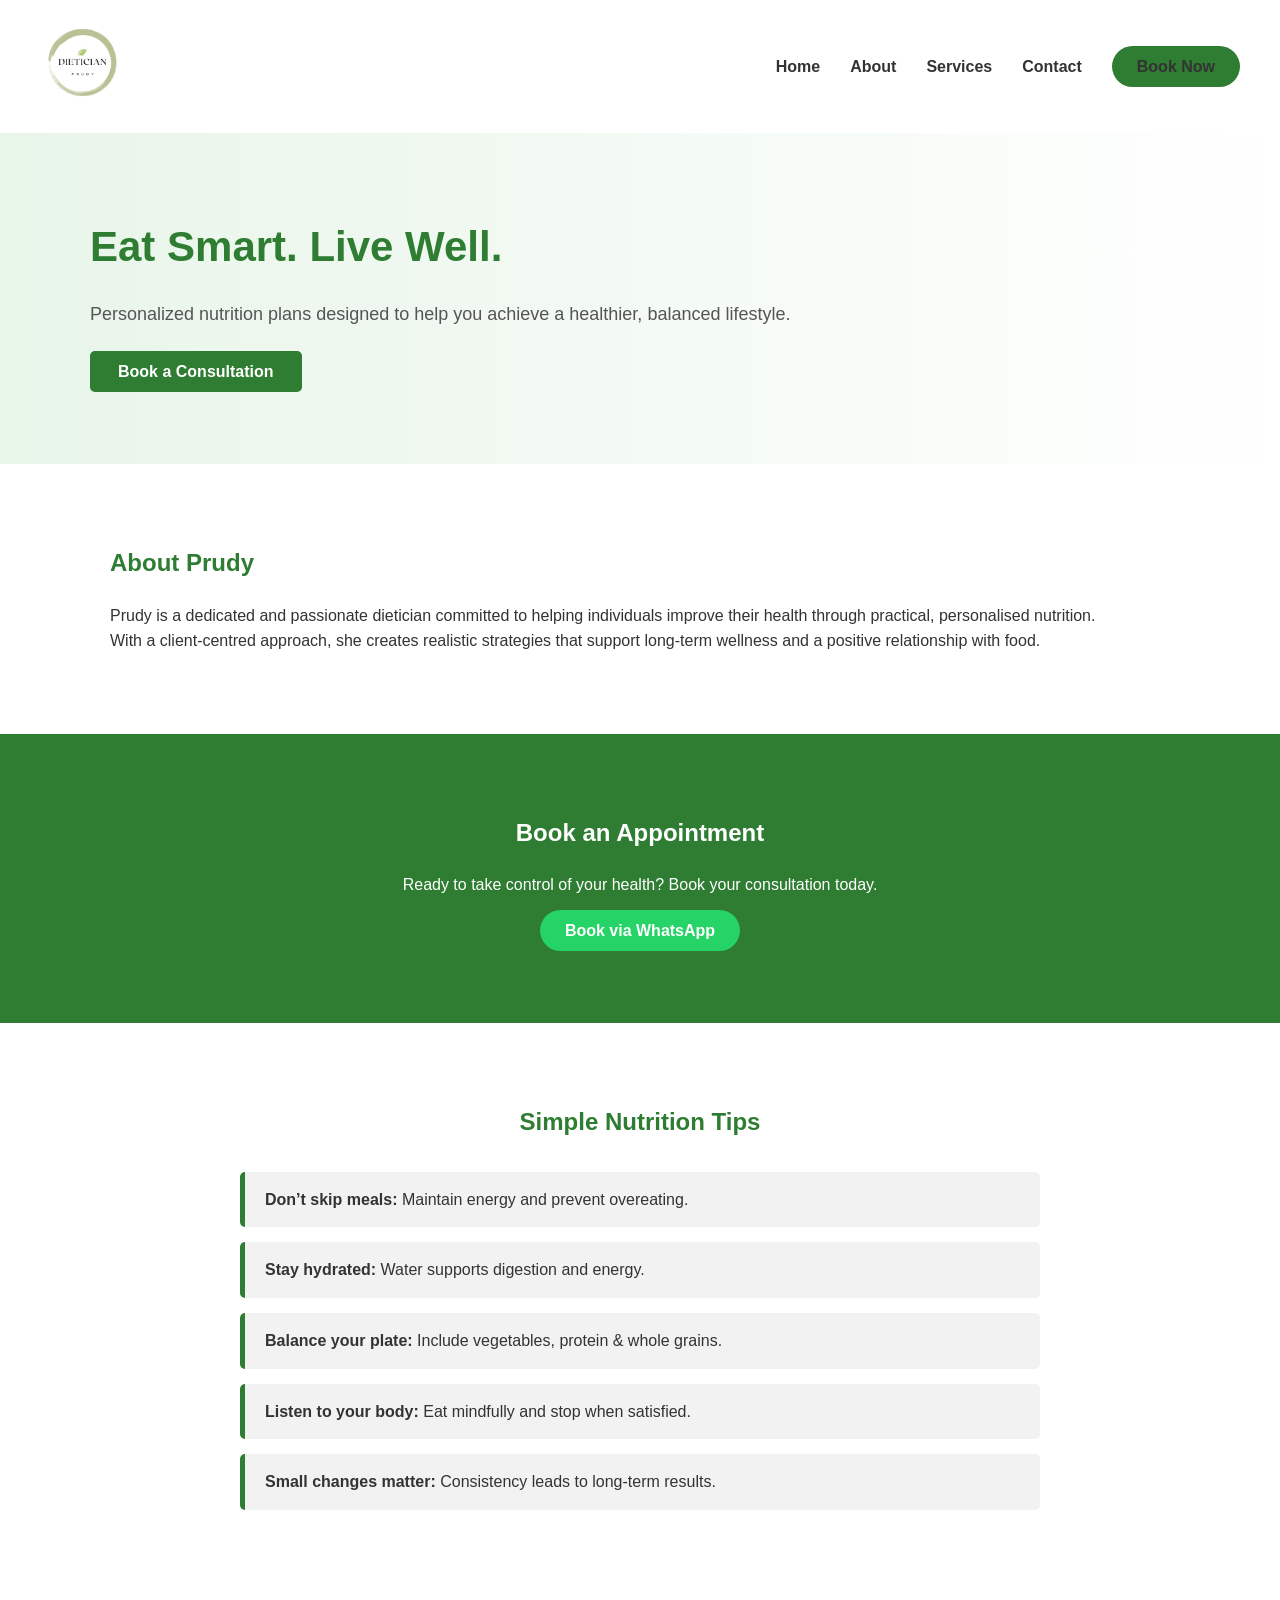
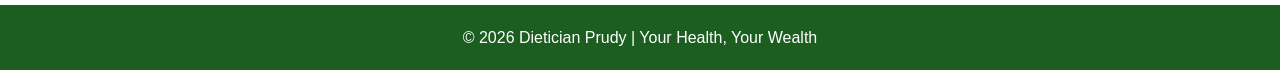
==== index.html @ fdfb9e83 "Update index.html" ====
<!DOCTYPE html>
<html lang="en">
<head>
    <meta charset="UTF-8">
    <meta name="viewport" content="width=device-width, initial-scale=1.0">
    <title>Dietician Prudy</title>
    <link rel="stylesheet" href="style.css">
</head>

<body>

<header>
    <nav>
        <div class="logo">
            <img src="images/logo.png.jpeg" alt="Dietician Prudy Logo">
        </div>

        <ul class="nav-links">
            <li><a href="index.html">Home</a></li>
            <li><a href="about.html">About</a></li>
            <li><a href="services.html">Services</a></li>
            <li><a href="contact.html">Contact</a></li>
            <li><a href="booking.html" class="btn nav-btn">Book Now</a></li>
        </ul>
    </nav>
</header>

<section class="hero">
    <div class="hero-content">
        <div class="hero-text">
            <h1>Eat Smart. Live Well.</h1>
            <p>
                Personalized nutrition plans designed to help you achieve 
                a healthier, balanced lifestyle.
            </p>
            <a href="#booking" class="hero-btn">Book a Consultation</a>
        </div>

</section>

<!-- ABOUT -->
<section class="about">
    <div class="container">
        <h2>About Prudy</h2>
        <p>
            Prudy is a dedicated and passionate dietician committed to helping individuals
            improve their health through practical, personalised nutrition.
        </p>
        <p>
            With a client-centred approach, she creates realistic strategies
            that support long-term wellness and a positive relationship with food.
        </p>
    </div>
</section>

<!-- APPOINTMENTS -->
<section class="appointments">
    <div class="container">
        <h2>Book an Appointment</h2>
        <p>
            Ready to take control of your health? Book your consultation today.
        </p>

        <a href="https://wa.me/27827335031"
           class="btn whatsapp-btn"
           target="_blank">
           Book via WhatsApp
        </a>
    </div>
</section>

<!-- NUTRITION TIPS -->
<section class="nutrition-tips">
    <div class="container">
        <h2>Simple Nutrition Tips</h2>

        <ul class="tips-list">
            <li><strong>Don’t skip meals:</strong> Maintain energy and prevent overeating.</li>
            <li><strong>Stay hydrated:</strong> Water supports digestion and energy.</li>
            <li><strong>Balance your plate:</strong> Include vegetables, protein & whole grains.</li>
            <li><strong>Listen to your body:</strong> Eat mindfully and stop when satisfied.</li>
            <li><strong>Small changes matter:</strong> Consistency leads to long-term results.</li>
        </ul>
    </div>
</section>

<footer>
    <p>© 2026 Dietician Prudy | Your Health, Your Wealth</p>
</footer>

</body>
</html>
---- style.css ----
/* RESET */
* {
    margin: 0;
    padding: 0;
    box-sizing: border-box;
}

/* BODY */
body {
    font-family: Arial, Helvetica, sans-serif;
    background-color: #fafafa;
    color: #333;
    line-height: 1.6;
}

/* CONTAINER */
.container {
    max-width: 1100px;
    margin: auto;
    padding: 0 20px;
}

/* HEADER */
header {
    background-color: white;
    box-shadow: 0 2px 10px rgba(0,0,0,0.05);
}

nav {
    display: flex;
    justify-content: space-between;
    align-items: center;
    padding: 20px 40px;
}

.logo img {
    height: 85px;
}

/* NAV LINKS */
.nav-links {
    list-style: none;
    display: flex;
    gap: 30px;
    align-items: center;
}

.nav-links a {
    text-decoration: none;
    color: #333;
    font-weight: 600;
}

.nav-links a:hover {
    color: #2e7d32;
}

/* BUTTONS */
.btn {
    padding: 12px 25px;
    border-radius: 30px;
    text-decoration: none;
    font-weight: bold;
    transition: 0.3s ease;
}

.nav-btn {
    background-color: #2e7d32;
    color: white;
}

.nav-btn:hover {
    background-color: #1b5e20;
}

.primary-btn {
    background-color: #2e7d32;
    color: white;
}

.primary-btn:hover {
    background-color: #1b5e20;
}

.whatsapp-btn {
    background-color: #25D366;
    color: white;
}

.whatsapp-btn:hover {
    background-color: #1ebe5d;
    transform: translateY(-3px);
}

/* HERO */
.hero {
    background: linear-gradient(to right, #e8f5e9, #ffffff);
    padding: 100px 40px;
}

.hero-content {
    display: flex;
    align-items: center;
    gap: 50px;
}

.hero-text {
    flex: 1;
}

.hero-text h1 {
    font-size: 3rem;
    color: #1b5e20;
    margin-bottom: 20px;
}

.hero-text p {
    margin-bottom: 25px;
    font-size: 1.1rem;
}

.hero-image {
    flex: 1;
}

.hero-image img {
    width: 100%;
    border-radius: 20px;
}



/* ABOUT */
.about {
    background-color: white;
    padding: 80px 40px;
}

.about h2 {
    margin-bottom: 20px;
    color: #2e7d32;
}

/* APPOINTMENTS */
.appointments {
    background-color: #2e7d32;
    color: white;
    padding: 80px 40px;
    text-align: center;
}

.appointments h2,
.appointments p {
    color: white;
    margin-bottom: 20px;
}

/* NUTRITION TIPS */
.nutrition-tips {
    background-color: white;
    padding: 80px 40px;
}

.nutrition-tips h2 {
    text-align: center;
    margin-bottom: 30px;
    color: #2e7d32;
}

.tips-list {
    list-style: none;
    max-width: 800px;
    margin: auto;
}

.tips-list li {
    background-color: #f2f2f2;
    padding: 15px 20px;
    margin-bottom: 15px;
    border-left: 5px solid #2e7d32;
    border-radius: 5px;
}

/* FOOTER */
footer {
    background-color: #1b5e20;
    color: white;
    text-align: center;
    padding: 20px;
}
/* HERO SECTION */
.hero {
    background-color: #f2f2f2;
    padding: 80px 20px;
}

.hero-content {
    max-width: 1100px;
    margin: auto;
    display: flex;
    align-items: center;
    justify-content: space-between;
    gap: 50px;
}

/* TEXT SIDE */
.hero-text {
    flex: 1;
}

.hero-text h1 {
    font-size: 42px;
    color: #2e7d32;
    margin-bottom: 20px;
}

.hero-text p {
    font-size: 18px;
    color: #555;
    margin-bottom: 30px;
    line-height: 1.6;
}

.hero-btn {
    background-color: #2e7d32;
    color: white;
    padding: 12px 28px;
    text-decoration: none;
    border-radius: 5px;
    font-weight: bold;
}

.hero-btn:hover {
    background-color: #256628;
}

/* IMAGE SIDE */
.hero-image {
    flex: 1;
    text-align: center;
}

.hero-image img {
    width: 85%;
    max-width: 400px;
}
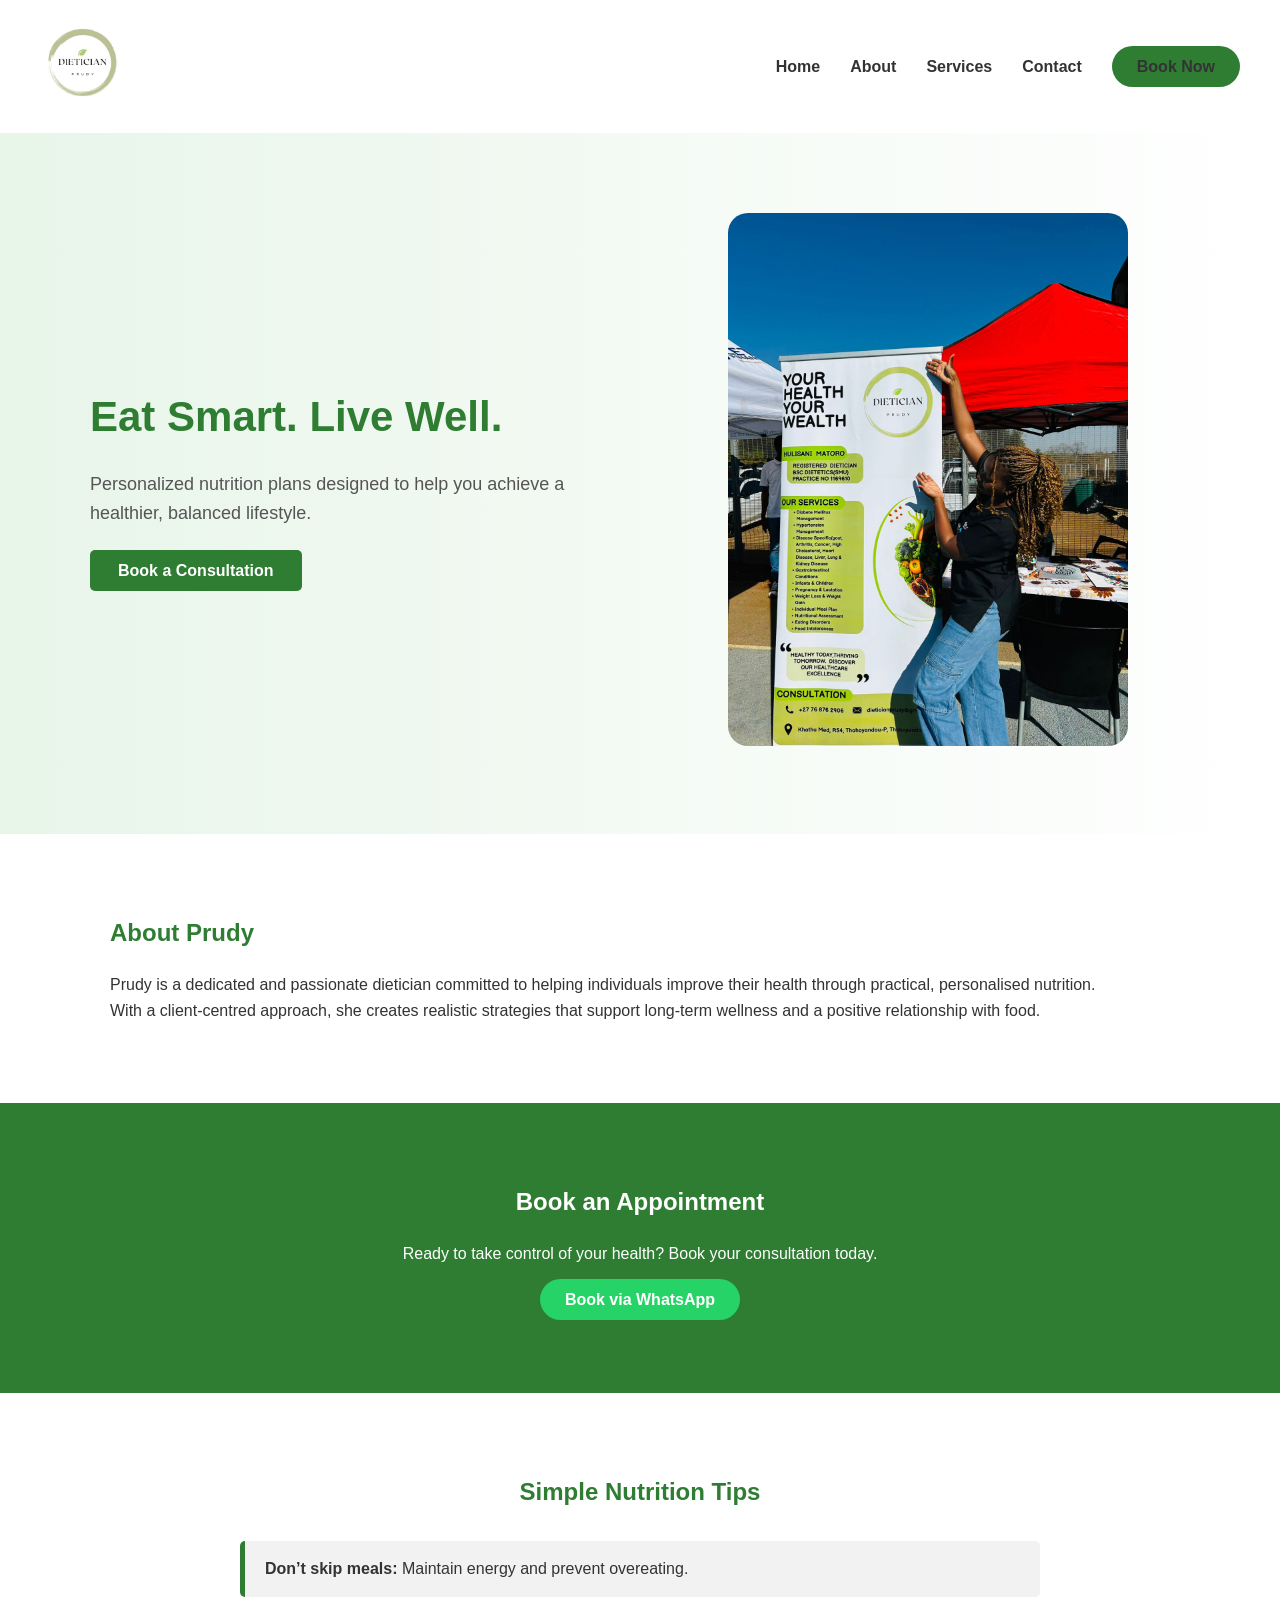
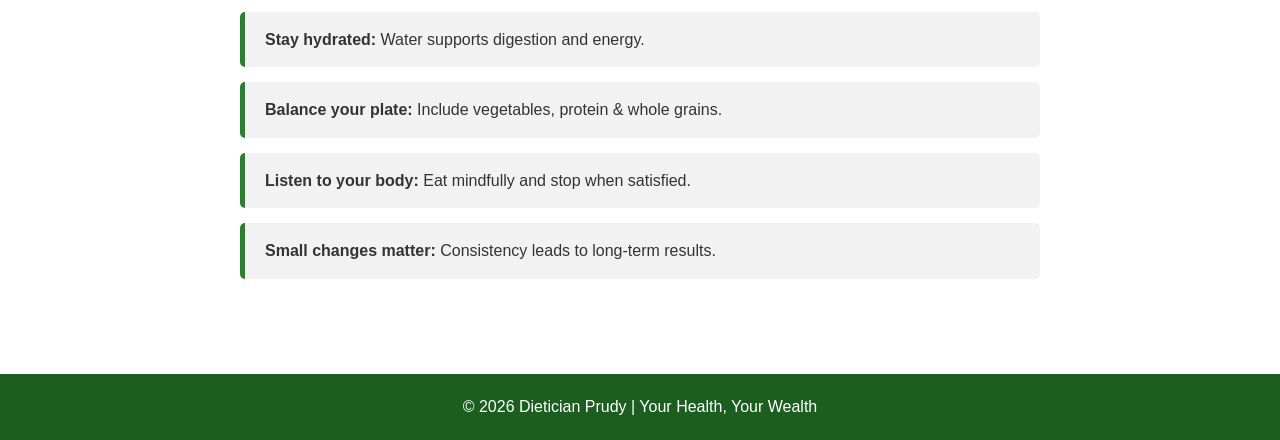
==== commit 22cb6e8d: "Update index.html" ====
--- a/index.html
+++ b/index.html
@@ -35,7 +35,10 @@
             </p>
             <a href="#booking" class="hero-btn">Book a Consultation</a>
         </div>
-
+<div class="hero-image">
+            <img src="images/burner.jpg.jpeg" alt="Dietician Prudy at health event">
+        </div>
+    </div>
 </section>
 
 <!-- ABOUT -->
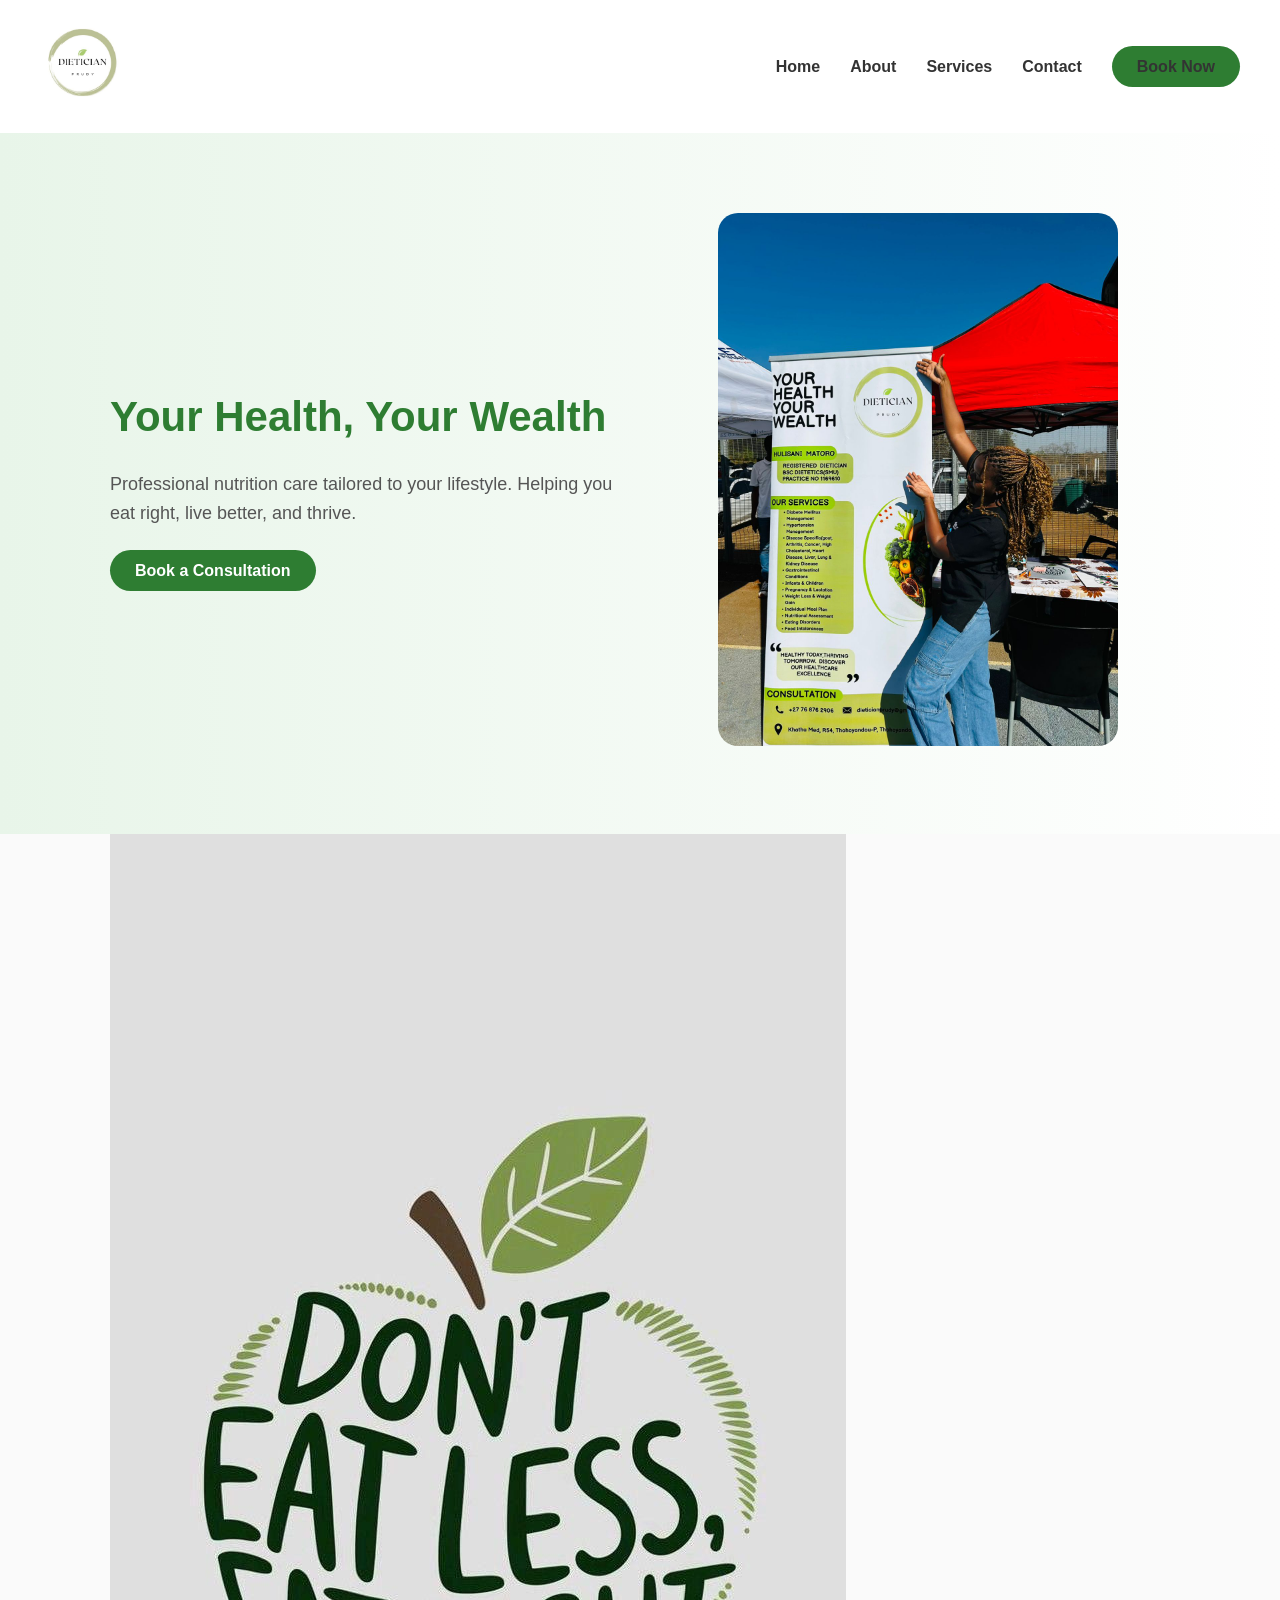
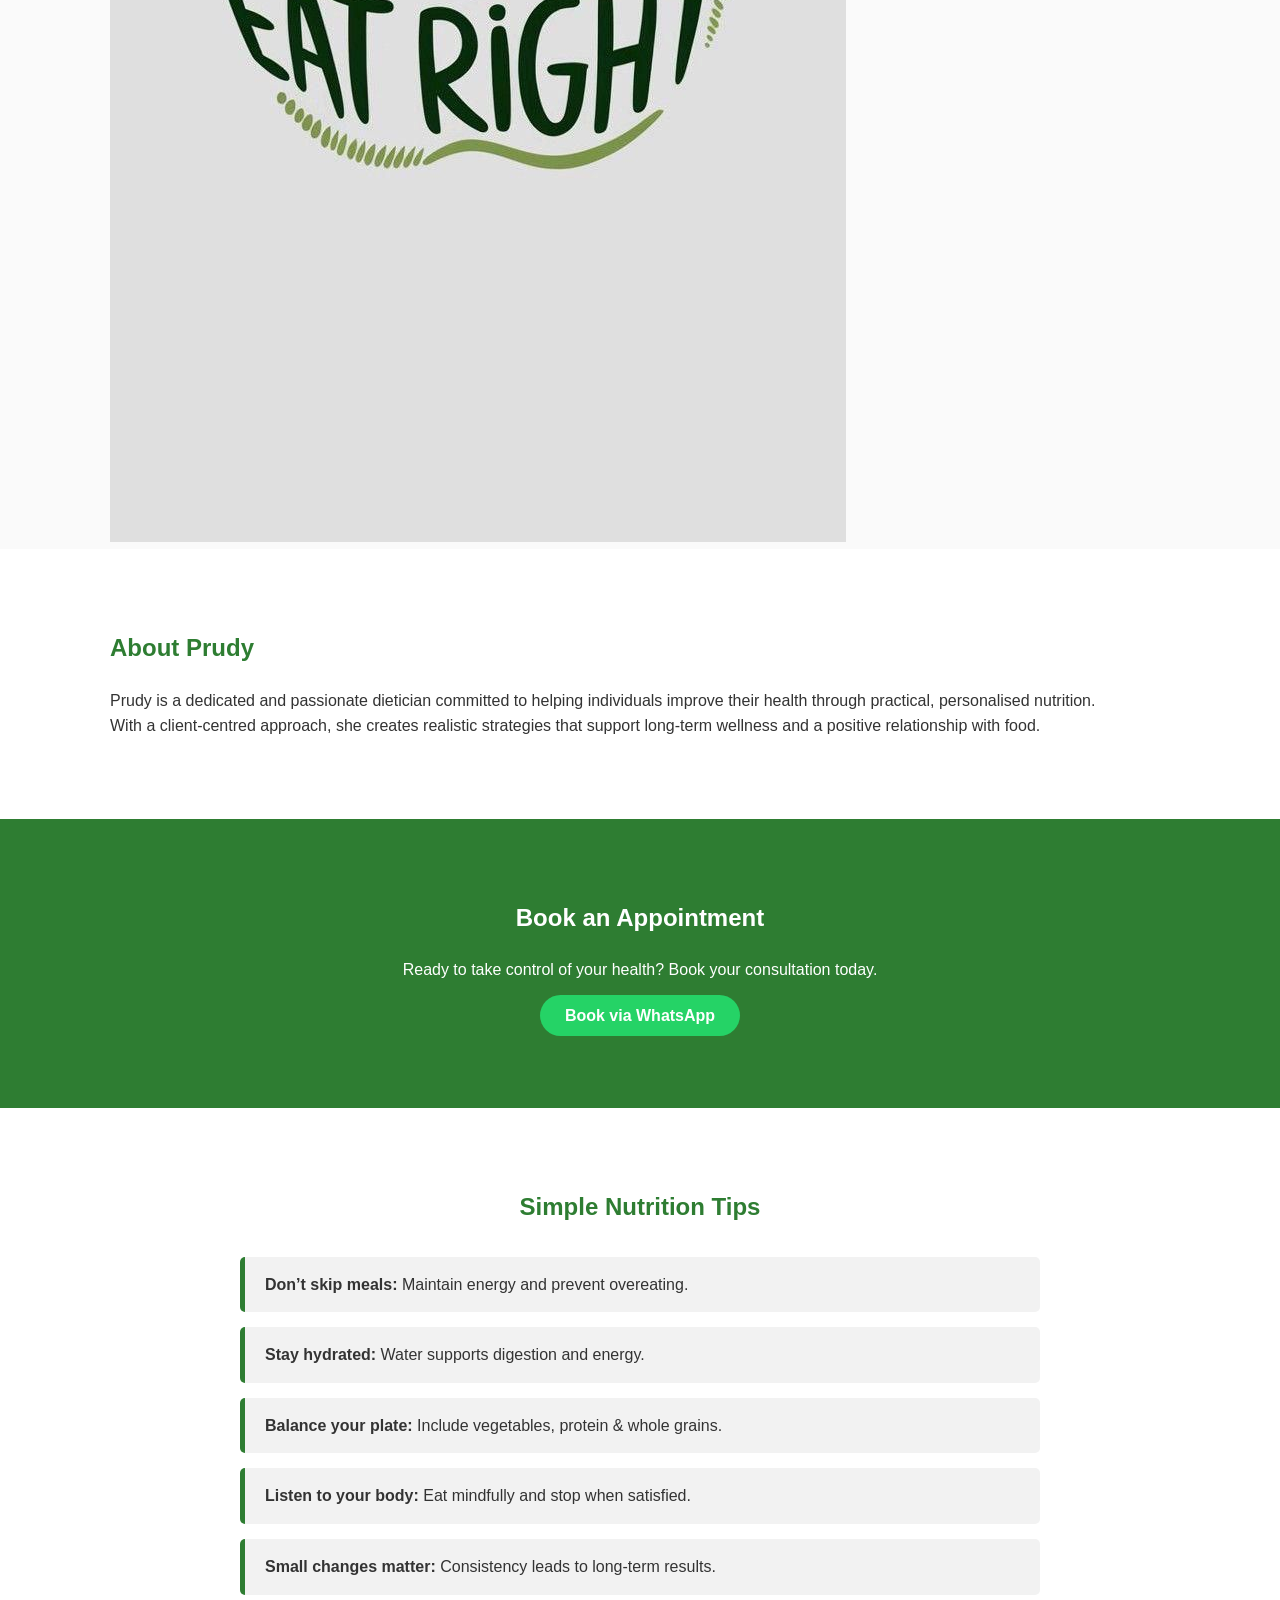
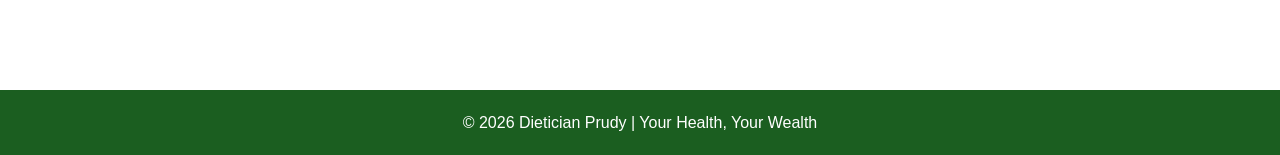
==== commit 5998408d: "Update index.html" ====
--- a/index.html
+++ b/index.html
@@ -25,22 +25,32 @@
     </nav>
 </header>
 
+<!-- HERO SECTION -->
 <section class="hero">
-    <div class="hero-content">
+    <div class="container hero-content">
         <div class="hero-text">
-            <h1>Eat Smart. Live Well.</h1>
+            <h1>Your Health, Your Wealth</h1>
             <p>
-                Personalized nutrition plans designed to help you achieve 
-                a healthier, balanced lifestyle.
+                Professional nutrition care tailored to your lifestyle.
+                Helping you eat right, live better, and thrive.
             </p>
-            <a href="#booking" class="hero-btn">Book a Consultation</a>
+            <a href="booking.html" class="btn primary-btn">
+                Book a Consultation
+            </a>
         </div>
-<div class="hero-image">
+
+        <div class="hero-image">
             <img src="images/burner.jpg.jpeg" alt="Dietician Prudy at health event">
         </div>
     </div>
 </section>
 
+<!-- SLOGAN -->
+<section class="slogan">
+    <div class="container">
+        <img src="images/slogan.jpg.jpeg" alt="Don't eat less, eat right">
+    </div>
+</section>
 <!-- ABOUT -->
 <section class="about">
     <div class="container">
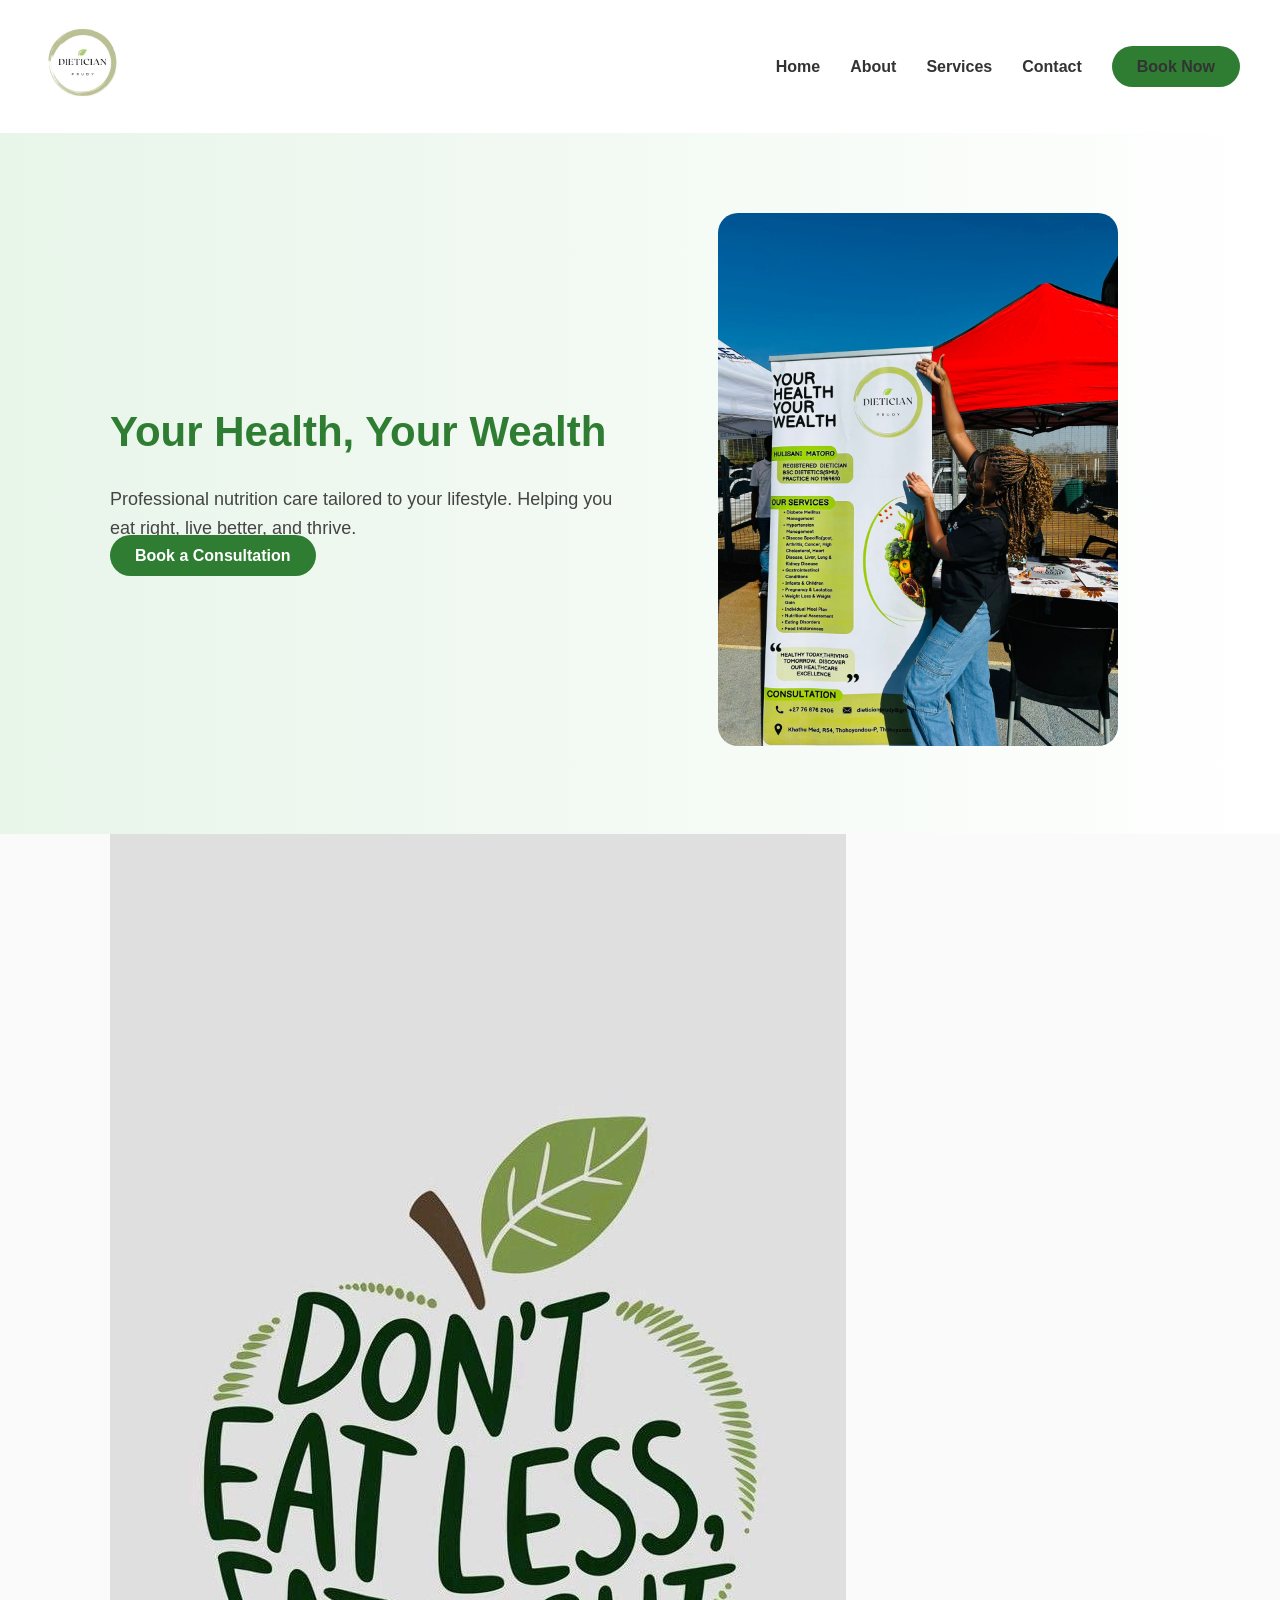
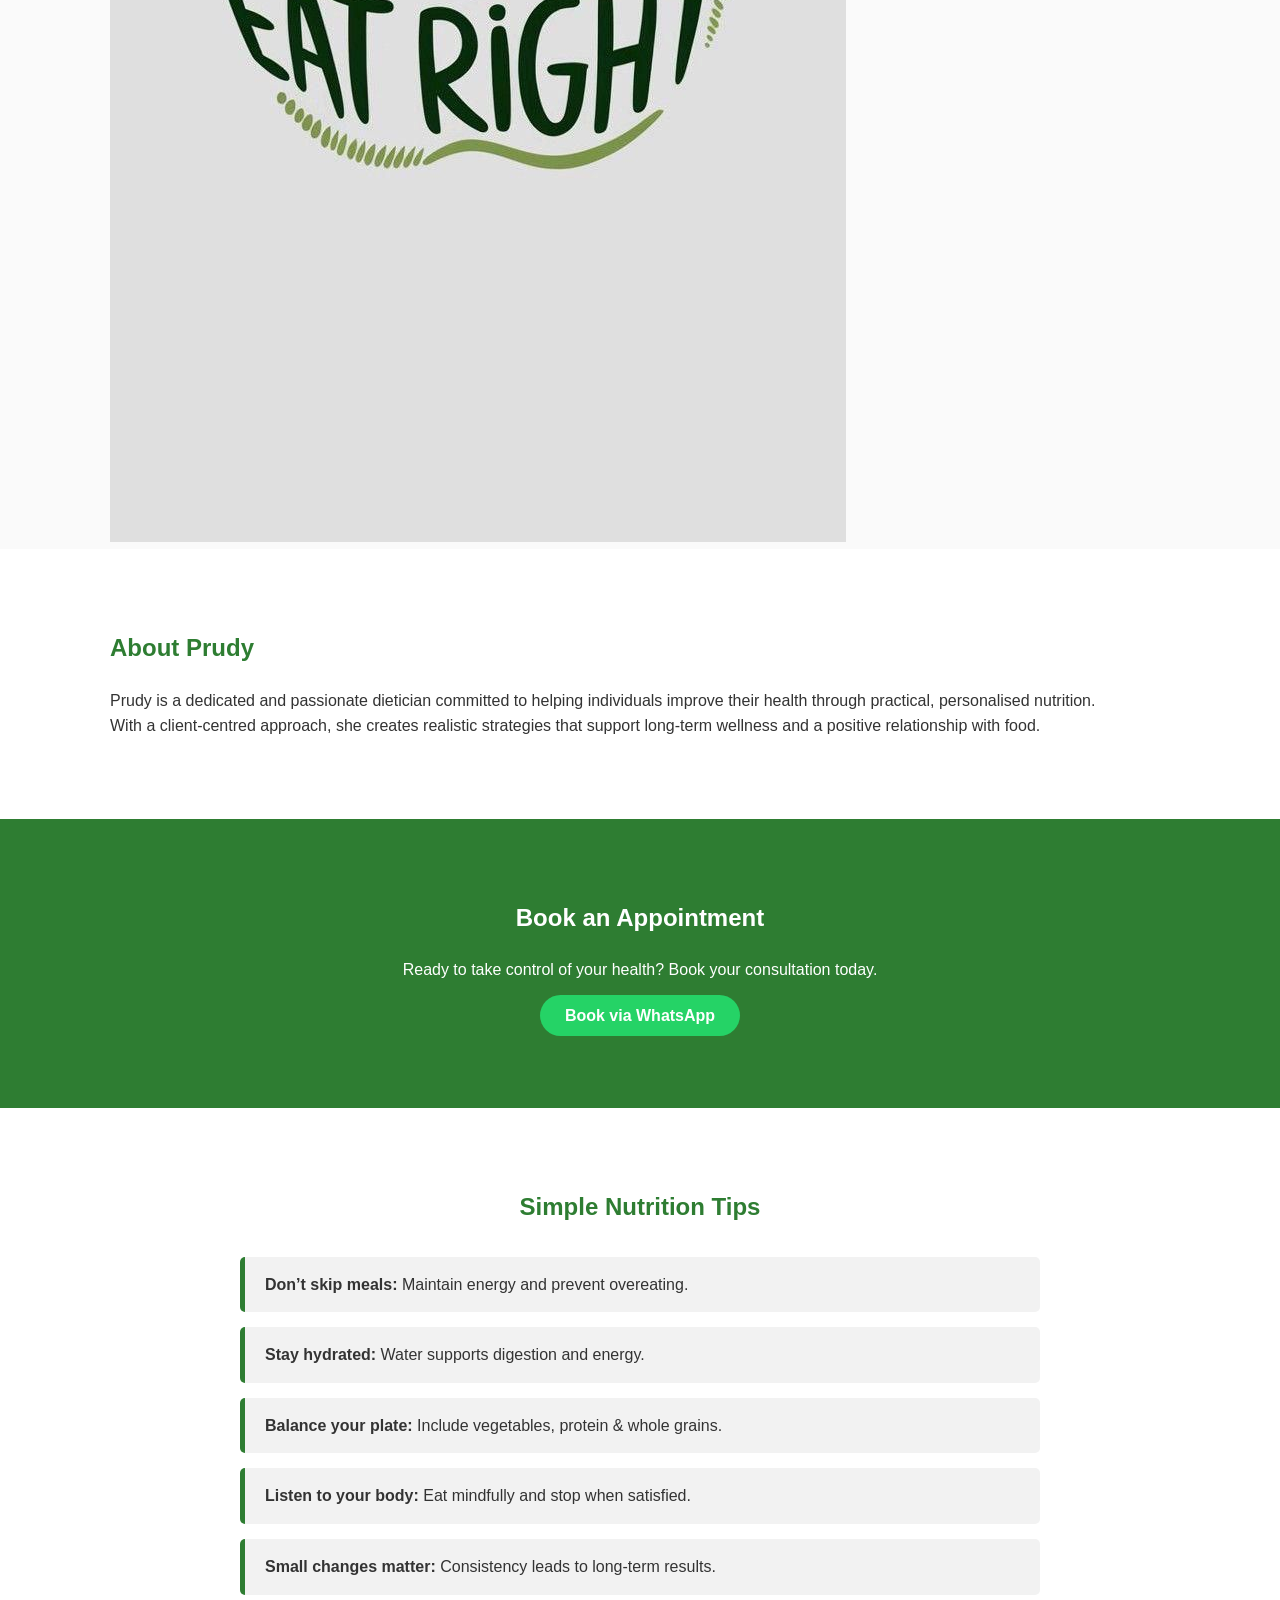
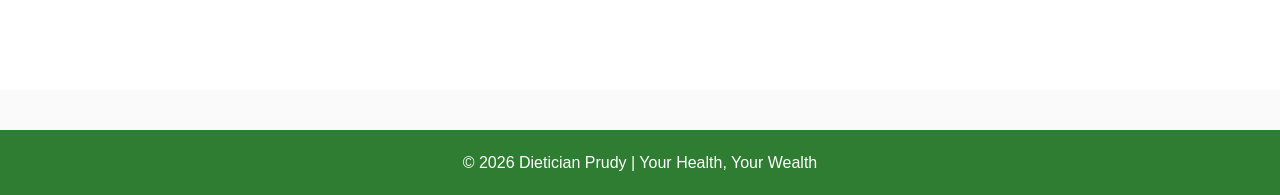
==== commit c67128c3: "Update index.html" ====
--- a/index.html
+++ b/index.html
@@ -17,7 +17,7 @@
 
         <ul class="nav-links">
             <li><a href="index.html">Home</a></li>
-            <li><a href="about.html">About</a></li>
+            <li><a href="About.html">About</a></li>
             <li><a href="services.html">Services</a></li>
             <li><a href="contact.html">Contact</a></li>
             <li><a href="booking.html" class="btn nav-btn">Book Now</a></li>
--- a/style.css
+++ b/style.css
@@ -244,4 +244,150 @@
     width: 85%;
     max-width: 400px;
 }
-
+/* RESET */
+* {
+    margin: 0;
+    padding: 0;
+    box-sizing: border-box;
+    font-family: Arial, sans-serif;
+}
+
+/* CONTAINER */
+.container {
+    max-width: 1100px;
+    margin: auto;
+    padding: 0 20px;
+}
+
+/* NAVBAR */
+.navbar {
+    background: white;
+    padding: 20px 0;
+    box-shadow: 0 2px 10px rgba(0,0,0,0.05);
+}
+
+.logo {
+    color: #2e7d32;
+}
+
+.navbar .container {
+    display: flex;
+    justify-content: space-between;
+    align-items: center;
+}
+
+nav ul {
+    list-style: none;
+    display: flex;
+    gap: 20px;
+}
+
+nav a {
+    text-decoration: none;
+    color: #333;
+    font-weight: bold;
+}
+
+nav a.active,
+nav a:hover {
+    color: #2e7d32;
+}
+
+/* ABOUT HERO */
+.about-hero {
+    background-image: url("images/slogan.jpg");
+    background-size: cover;
+    background-position: center;
+    height: 500px;
+    position: relative;
+}
+
+.overlay {
+    background: rgba(255, 255, 255, 0.9);
+    height: 100%;
+    display: flex;
+    justify-content: center;
+    align-items: center;
+    text-align: center;
+    padding: 20px;
+}
+
+.hero-content h2 {
+    font-size: 38px;
+    color: #2e7d32;
+    margin-bottom: 20px;
+}
+
+.hero-content p {
+    font-size: 18px;
+    color: #444;
+    max-width: 600px;
+    margin: auto;
+    line-height: 1.6;
+}
+
+/* DETAILS SECTION */
+.about-details {
+    padding: 80px 0;
+    background: #f9f9f9;
+    text-align: center;
+}
+
+.about-details h3 {
+    font-size: 30px;
+    color: #2e7d32;
+    margin-bottom: 50px;
+}
+
+.about-grid {
+    display: grid;
+    grid-template-columns: repeat(auto-fit, minmax(250px, 1fr));
+    gap: 30px;
+}
+
+.about-card {
+    background: white;
+    padding: 30px;
+    border-radius: 10px;
+    box-shadow: 0 5px 15px rgba(0,0,0,0.05);
+}
+
+.about-card h4 {
+    margin-bottom: 10px;
+    color: #2e7d32;
+}
+
+.about-card p {
+    color: #555;
+}
+
+/* MISSION SECTION */
+.about-mission {
+    padding: 80px 0;
+    text-align: center;
+}
+
+.about-mission h3 {
+    font-size: 28px;
+    color: #2e7d32;
+    margin-bottom: 20px;
+}
+
+.about-mission p {
+    max-width: 700px;
+    margin: auto;
+    font-size: 18px;
+    color: #444;
+    line-height: 1.6;
+}
+
+/* FOOTER */
+footer {
+    background: #2e7d32;
+    color: white;
+    text-align: center;
+    padding: 20px;
+    margin-top: 40px;
+}
+
+
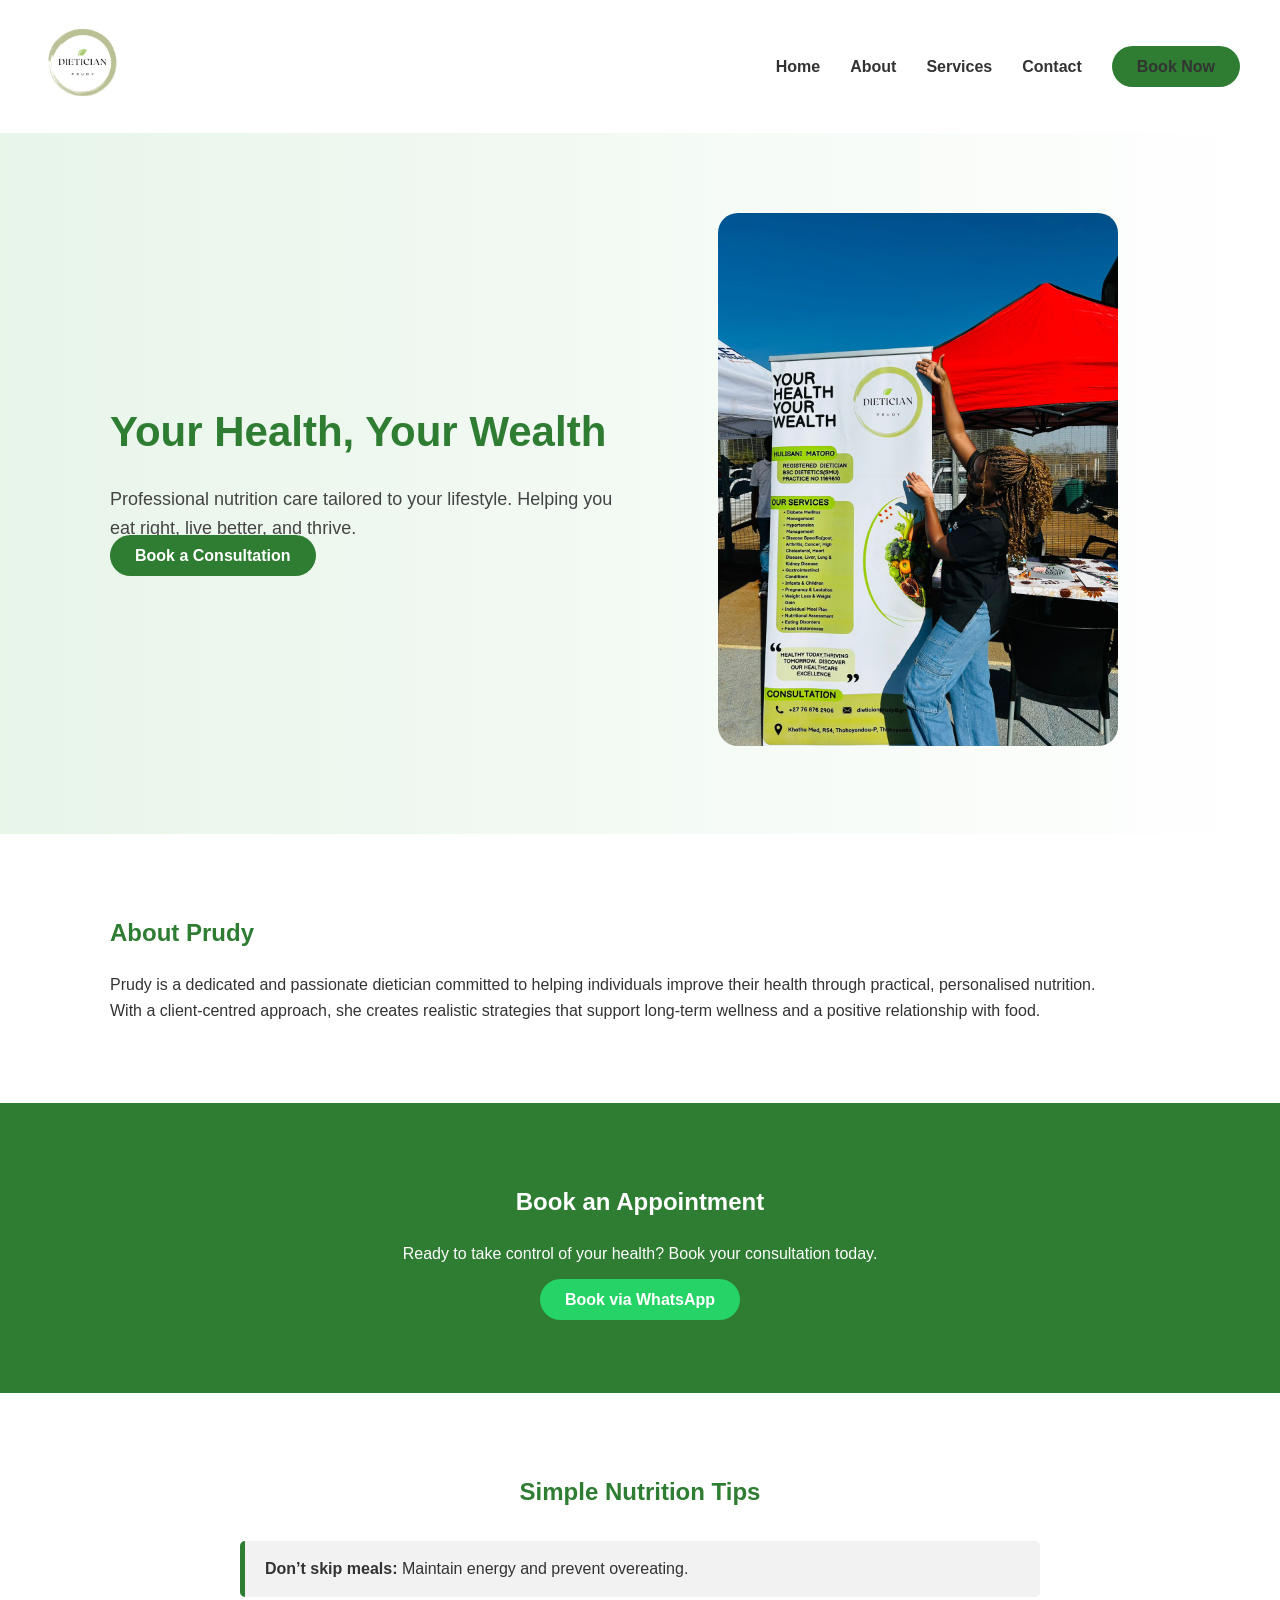
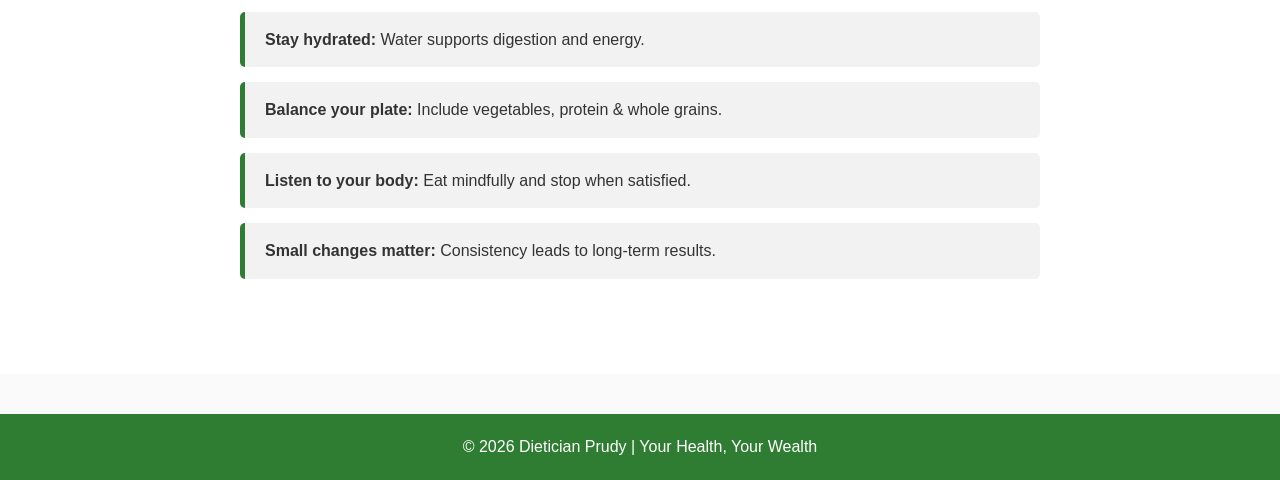
==== commit b5d8b61d: "Update index.html" ====
--- a/index.html
+++ b/index.html
@@ -45,12 +45,6 @@
     </div>
 </section>
 
-<!-- SLOGAN -->
-<section class="slogan">
-    <div class="container">
-        <img src="images/slogan.jpg.jpeg" alt="Don't eat less, eat right">
-    </div>
-</section>
 <!-- ABOUT -->
 <section class="about">
     <div class="container">
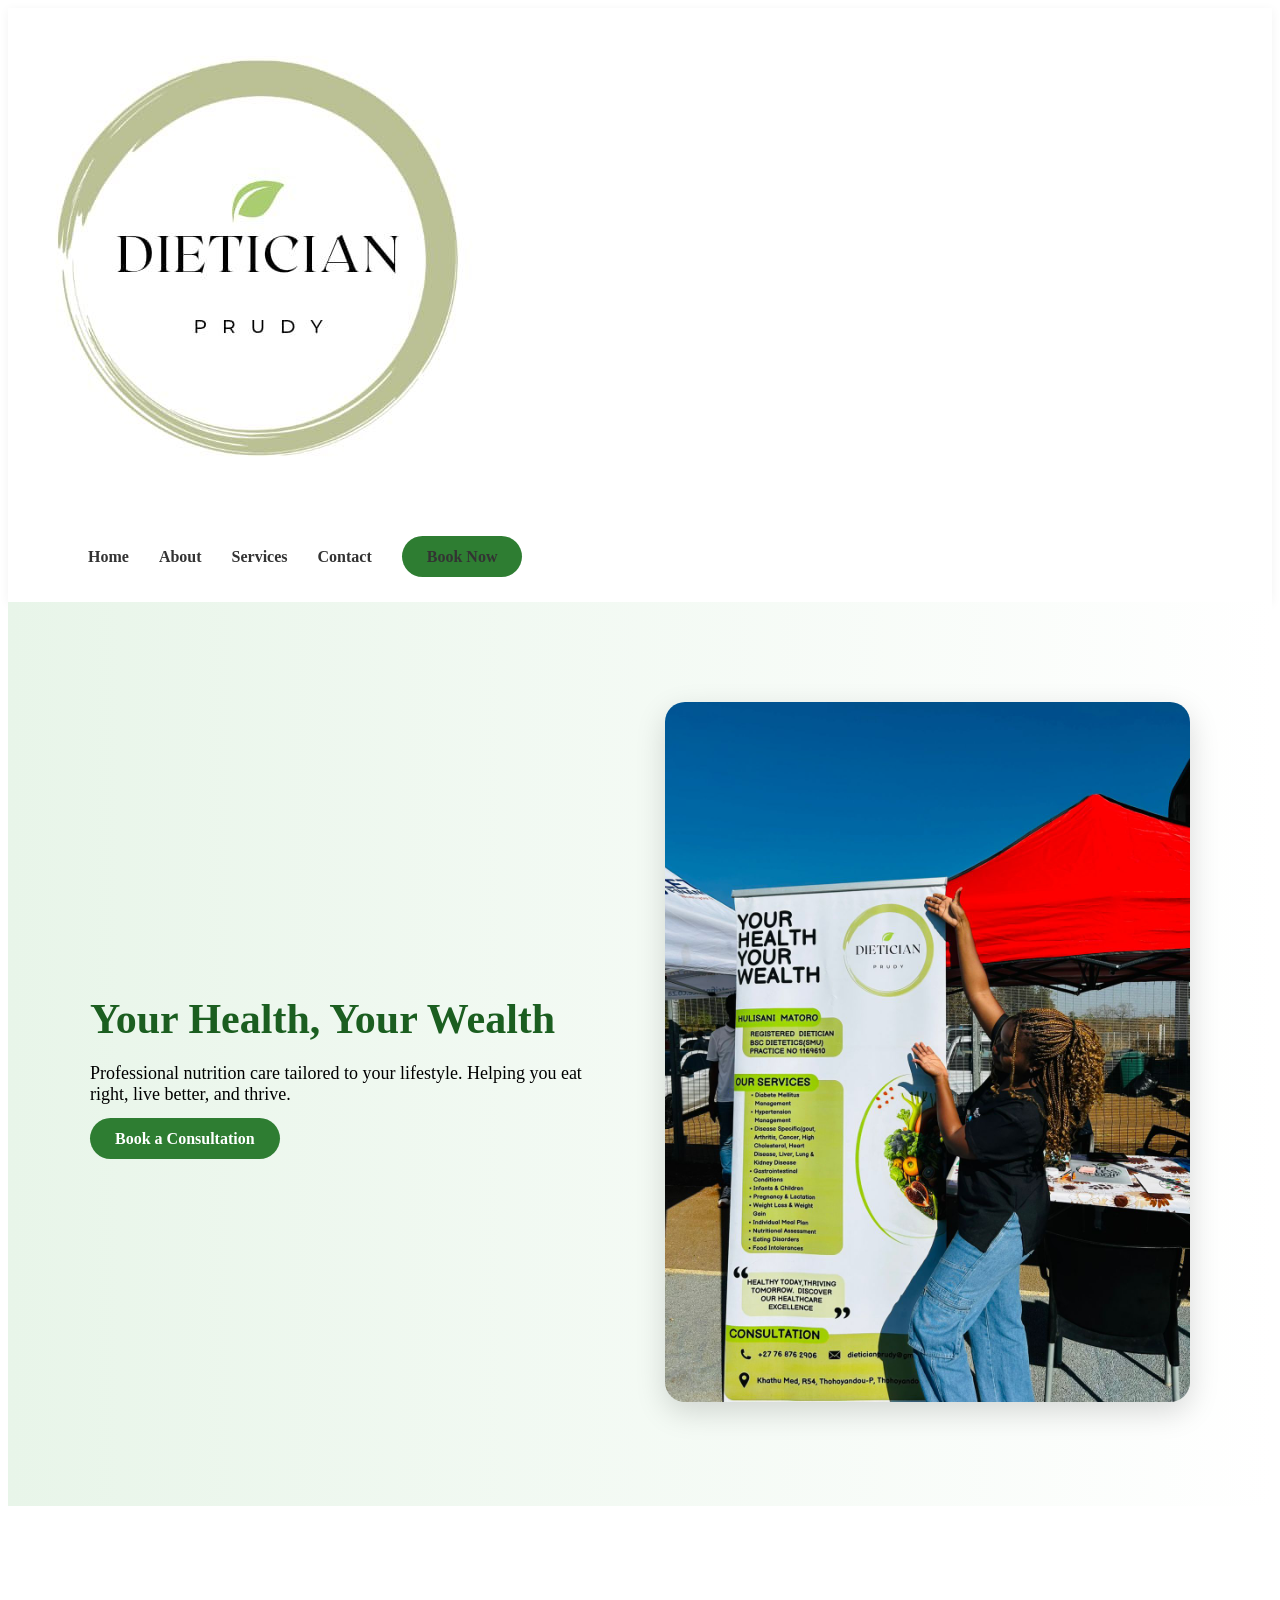
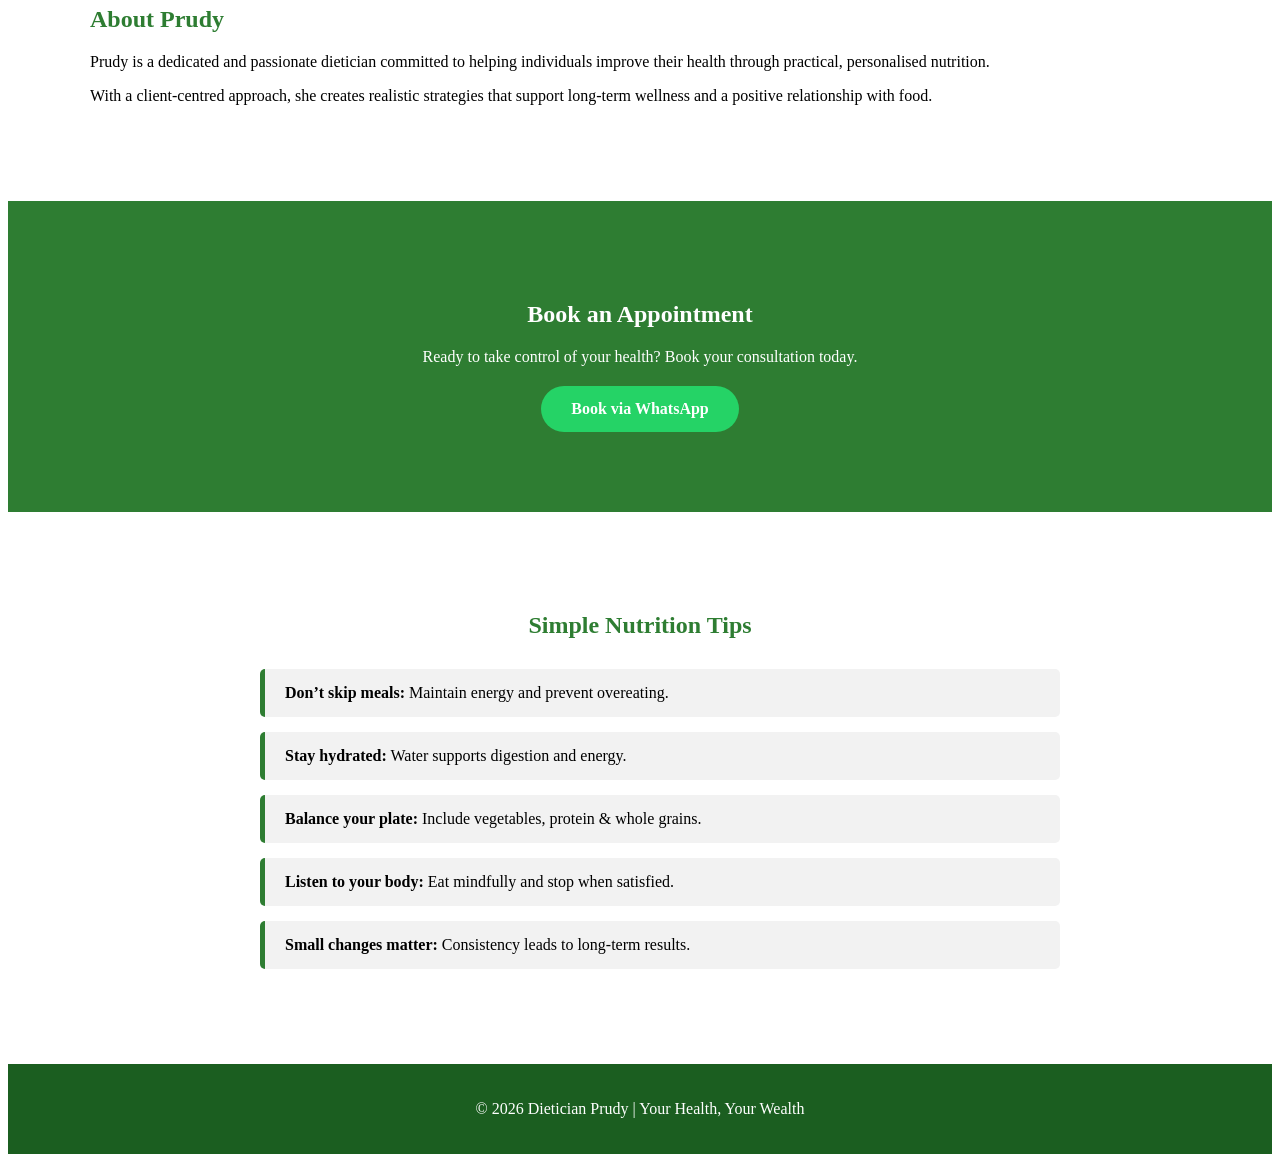
==== commit 419af315: "Update index.html" ====
--- a/index.html
+++ b/index.html
@@ -5,28 +5,33 @@
     <meta name="viewport" content="width=device-width, initial-scale=1.0">
     <title>Dietician Prudy</title>
     <link rel="stylesheet" href="style.css">
+    <link href="https://fonts.googleapis.com/css2?family=Poppins:wght@300;400;500;600;700&display=swap" rel="stylesheet">
 </head>
 
 <body>
 
-<header>
-    <nav>
-        <div class="logo">
-            <img src="images/logo.png.jpeg" alt="Dietician Prudy Logo">
-        </div>
+<header class="site-header">
 
-        <ul class="nav-links">
-            <li><a href="index.html">Home</a></li>
-            <li><a href="About.html">About</a></li>
-            <li><a href="services.html">Services</a></li>
-            <li><a href="contact.html">Contact</a></li>
-            <li><a href="booking.html" class="btn nav-btn">Book Now</a></li>
-        </ul>
-    </nav>
+<div class="logo-header">
+<img src="images/logo.png.jpeg" alt="Dietician Prudy Logo">
+</div>
+
+<nav>
+<ul class="nav-links">
+<li><a href="index.html">Home</a></li>
+<li><a href="about.html">About</a></li>
+<li><a href="services.html">Services</a></li>
+<li><a href="contact.html">Contact</a></li>
+<li><a href="contact.html" class="btn nav-btn">Book Now</a></li>
+</ul>
+</nav>
+
 </header>
+
 
 <!-- HERO SECTION -->
 <section class="hero">
+    <section class="divider"></section>
     <div class="container hero-content">
         <div class="hero-text">
             <h1>Your Health, Your Wealth</h1>
--- a/style.css
+++ b/style.css
@@ -1,11 +1,9 @@
-/* RESET */
-* {
+
     margin: 0;
     padding: 0;
     box-sizing: border-box;
 }
 
-/* BODY */
 body {
     font-family: Arial, Helvetica, sans-serif;
     background-color: #fafafa;
@@ -13,16 +11,20 @@
     line-height: 1.6;
 }
 
+/* ============================= */
 /* CONTAINER */
+/* ============================= */
 .container {
     max-width: 1100px;
     margin: auto;
     padding: 0 20px;
 }
 
-/* HEADER */
+/* ============================= */
+/* HEADER & NAVIGATION */
+/* ============================= */
 header {
-    background-color: white;
+    background: white;
     box-shadow: 0 2px 10px rgba(0,0,0,0.05);
 }
 
@@ -37,7 +39,6 @@
     height: 85px;
 }
 
-/* NAV LINKS */
 .nav-links {
     list-style: none;
     display: flex;
@@ -49,13 +50,17 @@
     text-decoration: none;
     color: #333;
     font-weight: 600;
-}
-
-.nav-links a:hover {
-    color: #2e7d32;
-}
-
+    transition: 0.3s ease;
+}
+
+.nav-links a:hover,
+.nav-links .active {
+    color: #2e7d32;
+}
+
+/* ============================= */
 /* BUTTONS */
+/* ============================= */
 .btn {
     padding: 12px 25px;
     border-radius: 30px;
@@ -92,7 +97,9 @@
     transform: translateY(-3px);
 }
 
-/* HERO */
+/* ============================= */
+/* HOME HERO SECTION */
+/* ============================= */
 .hero {
     background: linear-gradient(to right, #e8f5e9, #ffffff);
     padding: 100px 40px;
@@ -109,14 +116,14 @@
 }
 
 .hero-text h1 {
-    font-size: 3rem;
+    font-size: 42px;
     color: #1b5e20;
     margin-bottom: 20px;
 }
 
 .hero-text p {
     margin-bottom: 25px;
-    font-size: 1.1rem;
+    font-size: 18px;
 }
 
 .hero-image {
@@ -127,10 +134,16 @@
     width: 100%;
     border-radius: 20px;
 }
-
-
-
-/* ABOUT */
+.hero-image img{
+    width:100%;
+    border-radius:20px;
+    box-shadow:0 10px 30px rgba(0,0,0,0.15);
+}
+
+
+/* ============================= */
+/* ABOUT PREVIEW (HOME PAGE) */
+/* ============================= */
 .about {
     background-color: white;
     padding: 80px 40px;
@@ -141,7 +154,9 @@
     color: #2e7d32;
 }
 
-/* APPOINTMENTS */
+/* ============================= */
+/* APPOINTMENTS SECTION */
+/* ============================= */
 .appointments {
     background-color: #2e7d32;
     color: white;
@@ -151,11 +166,12 @@
 
 .appointments h2,
 .appointments p {
-    color: white;
-    margin-bottom: 20px;
-}
-
+    margin-bottom: 20px;
+}
+
+/* ============================= */
 /* NUTRITION TIPS */
+/* ============================= */
 .nutrition-tips {
     background-color: white;
     padding: 80px 40px;
@@ -181,162 +197,66 @@
     border-radius: 5px;
 }
 
-/* FOOTER */
-footer {
-    background-color: #1b5e20;
-    color: white;
-    text-align: center;
-    padding: 20px;
-}
-/* HERO SECTION */
-.hero {
-    background-color: #f2f2f2;
-    padding: 80px 20px;
-}
-
-.hero-content {
-    max-width: 1100px;
-    margin: auto;
-    display: flex;
-    align-items: center;
-    justify-content: space-between;
-    gap: 50px;
-}
-
-/* TEXT SIDE */
-.hero-text {
-    flex: 1;
-}
-
-.hero-text h1 {
-    font-size: 42px;
-    color: #2e7d32;
-    margin-bottom: 20px;
-}
-
-.hero-text p {
-    font-size: 18px;
-    color: #555;
-    margin-bottom: 30px;
-    line-height: 1.6;
-}
-
-.hero-btn {
-    background-color: #2e7d32;
-    color: white;
-    padding: 12px 28px;
-    text-decoration: none;
-    border-radius: 5px;
-    font-weight: bold;
-}
-
-.hero-btn:hover {
-    background-color: #256628;
-}
-
-/* IMAGE SIDE */
-.hero-image {
-    flex: 1;
-    text-align: center;
-}
-
-.hero-image img {
-    width: 85%;
-    max-width: 400px;
-}
-/* RESET */
-* {
-    margin: 0;
-    padding: 0;
-    box-sizing: border-box;
-    font-family: Arial, sans-serif;
-}
-
-/* CONTAINER */
-.container {
-    max-width: 1100px;
-    margin: auto;
-    padding: 0 20px;
-}
-
-/* NAVBAR */
-.navbar {
-    background: white;
-    padding: 20px 0;
-    box-shadow: 0 2px 10px rgba(0,0,0,0.05);
-}
-
-.logo {
-    color: #2e7d32;
-}
-
-.navbar .container {
-    display: flex;
-    justify-content: space-between;
-    align-items: center;
-}
-
-nav ul {
-    list-style: none;
-    display: flex;
-    gap: 20px;
-}
-
-nav a {
-    text-decoration: none;
-    color: #333;
-    font-weight: bold;
-}
-
-nav a.active,
-nav a:hover {
-    color: #2e7d32;
-}
-
-/* ABOUT HERO */
+/* ============================= */
+/* ABOUT PAGE HERO */
+/* ============================= */
+
 .about-hero {
-    background-image: url("images/slogan.jpg");
+    position: relative;
+    background-image: url("images/slogan.jpg.jpeg");
     background-size: cover;
     background-position: center;
-    height: 500px;
-    position: relative;
-}
-
-.overlay {
-    background: rgba(255, 255, 255, 0.9);
-    height: 100%;
+    background-repeat: no-repeat;
+
+    height: 70vh;
+
     display: flex;
     justify-content: center;
     align-items: center;
     text-align: center;
-    padding: 20px;
-}
-
-.hero-content h2 {
-    font-size: 38px;
-    color: #2e7d32;
-    margin-bottom: 20px;
-}
-
-.hero-content p {
+}
+
+/* overlay */
+.about-hero::before {
+    content: "";
+    position: absolute;
+    top:0;
+    left:0;
+    right:0;
+    bottom:0;
+    background: rgba(0,0,0,0.55);
+}
+
+/* content on top of overlay */
+.about-hero .hero-content {
+    position: relative;
+    color: white;
+    max-width: 700px;
+}
+
+.about-hero h1 {
+    font-size: 42px;
+    margin-bottom: 20px;
+}
+
+.about-hero p {
     font-size: 18px;
-    color: #444;
-    max-width: 600px;
-    margin: auto;
     line-height: 1.6;
 }
 
-/* DETAILS SECTION */
+/* ============================= */
+/* ABOUT DETAILS */
+/* ============================= */
 .about-details {
-    padding: 80px 0;
+    padding: 80px 40px;
     background: #f9f9f9;
     text-align: center;
 }
 
-.about-details h3 {
+.about-details h2 {
     font-size: 30px;
-    color: #2e7d32;
     margin-bottom: 50px;
+    color: #2e7d32;
 }
 
 .about-grid {
@@ -352,42 +272,271 @@
     box-shadow: 0 5px 15px rgba(0,0,0,0.05);
 }
 
-.about-card h4 {
-    margin-bottom: 10px;
-    color: #2e7d32;
-}
-
-.about-card p {
-    color: #555;
-}
-
-/* MISSION SECTION */
+.about-card h3 {
+    margin-bottom: 15px;
+    color: #2e7d32;
+}
+
+/* ============================= */
+/* ABOUT MISSION */
+/* ============================= */
 .about-mission {
-    padding: 80px 0;
-    text-align: center;
-}
-
-.about-mission h3 {
+    padding: 80px 40px;
+    text-align: center;
+}
+
+.about-mission h2 {
     font-size: 28px;
-    color: #2e7d32;
-    margin-bottom: 20px;
+    margin-bottom: 20px;
+    color: #2e7d32;
 }
 
 .about-mission p {
     max-width: 700px;
     margin: auto;
+    line-height: 1.7;
+    font-size: 17px;
+}
+/* ABOUT PAGE HERO BACKGROUND */
+
+.about-hero {
+    background-image: url("images/slogan.jpg.jpeg"); 
+    background-size: cover;
+    background-position: center;
+    background-repeat: no-repeat;
+
+    height: 70vh;
+
+    display: flex;
+    justify-content: center;
+    align-items: center;
+}
+
+/* dark overlay so text is readable */
+.about-hero::before {
+    content: "";
+    position: absolute;
+    inset: 0;
+    background: rgba(0,0,0,0.5);
+}
+
+/* center the content */
+.about-hero .container {
+    position: relative;
+    text-align: center;
+    color: white;
+}
+
+.about-hero h1 {
+    font-size: 40px;
+    margin-bottom: 20px;
+}
+
+.about-hero p {
     font-size: 18px;
+    max-width: 650px;
+    margin: auto;
+    line-height: 1.6;
+}
+
+
+/* ============================= */
+/* FOOTER */
+/* ============================= */
+footer {
+    background-color: #1b5e20;
+    color: white;
+    text-align: center;
+    padding: 20px;
+}
+/* ============================= */
+/* PAGE INTRO (CONTACT HEADER) */
+/* ============================= */
+
+.page-intro {
+    background: linear-gradient(to right, #e8f5e9, #ffffff);
+    padding: 80px 20px;
+    text-align: center;
+}
+
+.page-intro h1 {
+    font-size: 40px;
+    color: #2e7d32;
+    margin-bottom: 20px;
+}
+
+.page-intro p {
+    font-size: 18px;
+    max-width: 700px;
+    margin: auto;
+    color: #555;
+    line-height: 1.6;
+}
+
+
+/* ============================= */
+/* CONTACT INFORMATION */
+/* ============================= */
+
+.contacts {
+    padding: 70px 20px;
+    background-color: #ffffff;
+}
+
+.contacts .container {
+    max-width: 800px;
+    margin: auto;
+    text-align: center;
+}
+
+.contacts h2 {
+    font-size: 32px;
+    color: #2e7d32;
+    margin-bottom: 25px;
+}
+
+.contacts p {
+    font-size: 17px;
+    margin-bottom: 12px;
     color: #444;
-    line-height: 1.6;
-}
-
-/* FOOTER */
-footer {
-    background: #2e7d32;
-    color: white;
-    text-align: center;
-    padding: 20px;
-    margin-top: 40px;
-}
-
-
+}
+
+
+/* ============================= */
+/* WHATSAPP BOOKING SECTION */
+/* ============================= */
+
+.booking-whatsapp {
+    background-color: #2e7d32;
+    color: white;
+    padding: 80px 20px;
+    text-align: center;
+}
+
+.booking-whatsapp h2 {
+    font-size: 34px;
+    margin-bottom: 20px;
+}
+
+.booking-whatsapp p {
+    font-size: 18px;
+    margin-bottom: 30px;
+}
+
+/* ============================= */
+/* WHATSAPP BUTTON */
+/* ============================= */
+
+.whatsapp-btn {
+    display: inline-block;
+    background-color: #25D366;
+    color: white;
+    padding: 14px 30px;
+    border-radius: 30px;
+    text-decoration: none;
+    font-weight: bold;
+    transition: 0.3s ease;
+}
+
+.whatsapp-btn:hover {
+    background-color: #1ebe5d;
+    transform: translateY(-3px);
+}
+/* ============================= */
+/* SERVICES PAGE */
+/* ============================= */
+
+.services {
+    padding: 80px 20px;
+    background-color: #f9f9f9;
+}
+
+.services h2 {
+    text-align: center;
+    font-size: 34px;
+    color: #2e7d32;
+    margin-bottom: 40px;
+}
+
+/* Services List Grid */
+
+.services-list {
+    list-style: none;
+    display: grid;
+    grid-template-columns: repeat(auto-fit, minmax(280px, 1fr));
+    gap: 20px;
+    max-width: 1000px;
+    margin: auto;
+}
+
+/* Individual Service Box */
+
+.services-list li {
+    background: white;
+    padding: 20px 25px;
+    border-radius: 8px;
+    border-left: 5px solid #2e7d32;
+    font-size: 16px;
+    line-height: 1.5;
+    box-shadow: 0 3px 10px rgba(0,0,0,0.05);
+    transition: 0.3s ease;
+}
+
+/* Hover effect */
+
+.services-list li:hover {
+    transform: translateY(-4px);
+    box-shadow: 0 8px 18px rgba(0,0,0,0.08);
+}
+/* SERVICES PAGE */
+
+.services{
+padding:80px 20px;
+background:#f9f9f9;
+}
+
+.services h1{
+text-align:center;
+font-size:40px;
+color:#2e7d32;
+margin-bottom:50px;
+}
+
+/* grid layout */
+
+.services-grid{
+display:grid;
+grid-template-columns:repeat(auto-fit,minmax(260px,1fr));
+gap:25px;
+max-width:1100px;
+margin:auto;
+}
+
+/* service cards */
+
+.service-card{
+background:white;
+padding:30px;
+border-radius:10px;
+box-shadow:0 5px 15px rgba(0,0,0,0.05);
+transition:0.3s;
+border-top:4px solid #2e7d32;
+}
+
+.service-card:hover{
+transform:translateY(-6px);
+box-shadow:0 10px 25px rgba(0,0,0,0.1);
+}
+
+.service-card h3{
+color:#2e7d32;
+margin-bottom:10px;
+font-size:20px;
+}
+
+.service-card p{
+color:#555;
+font-size:15px;
+line-height:1.6;
+}
+
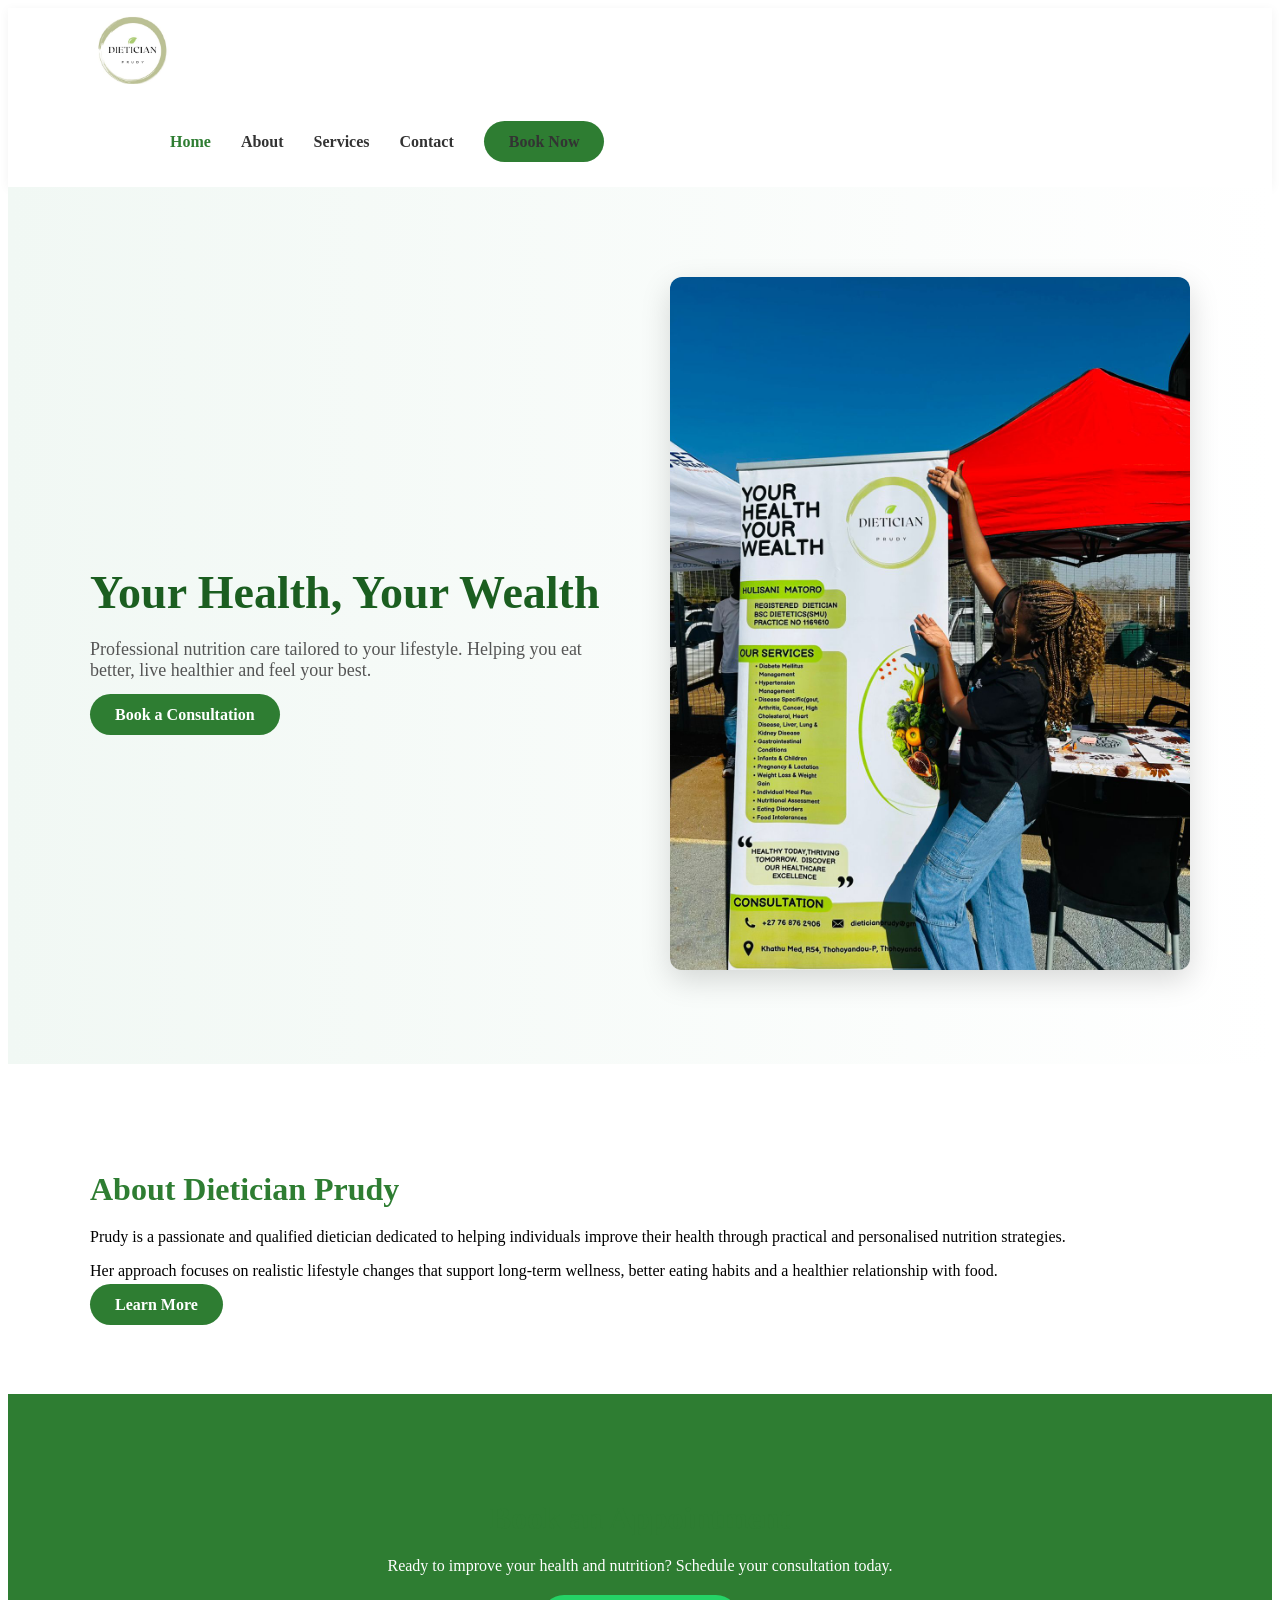
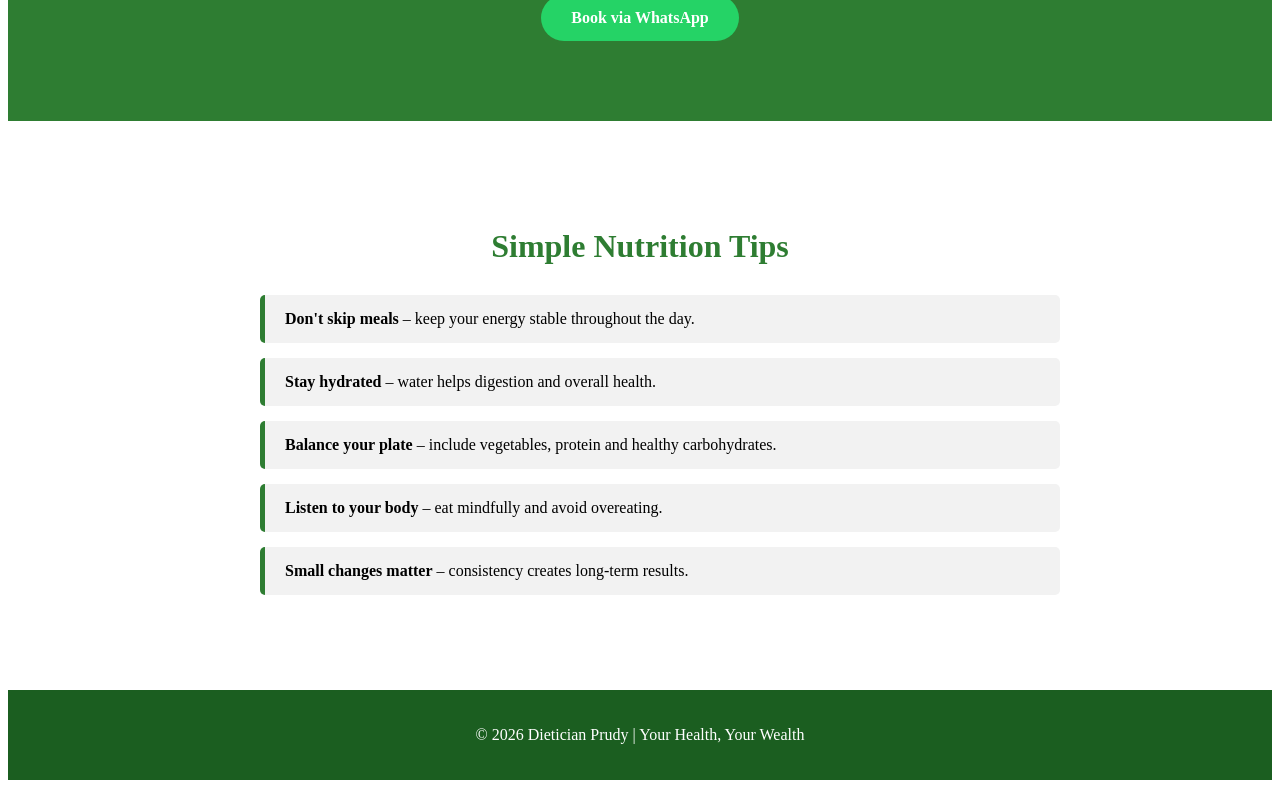
==== commit 7393e7ee: "Update index.html" ====
--- a/index.html
+++ b/index.html
@@ -1,105 +1,175 @@
 <!DOCTYPE html>
 <html lang="en">
 <head>
-    <meta charset="UTF-8">
-    <meta name="viewport" content="width=device-width, initial-scale=1.0">
-    <title>Dietician Prudy</title>
-    <link rel="stylesheet" href="style.css">
-    <link href="https://fonts.googleapis.com/css2?family=Poppins:wght@300;400;500;600;700&display=swap" rel="stylesheet">
+
+<meta charset="UTF-8">
+<meta name="viewport" content="width=device-width, initial-scale=1.0">
+
+<title>Dietician Prudy | Your Health Your Wealth</title>
+
+<meta name="description" content="Professional nutrition care by Dietician Prudy. Personalised nutrition plans, disease management and wellness guidance.">
+
+<link rel="stylesheet" href="style.css">
+
+<link href="https://fonts.googleapis.com/css2?family=Poppins:wght@300;400;500;600;700&display=swap" rel="stylesheet">
+
 </head>
 
 <body>
 
+<!-- HEADER -->
+
 <header class="site-header">
 
-<div class="logo-header">
+<div class="container nav-container">
+
+<div class="logo">
 <img src="images/logo.png.jpeg" alt="Dietician Prudy Logo">
 </div>
 
 <nav>
 <ul class="nav-links">
-<li><a href="index.html">Home</a></li>
+
+<li><a href="index.html" class="active">Home</a></li>
 <li><a href="about.html">About</a></li>
 <li><a href="services.html">Services</a></li>
 <li><a href="contact.html">Contact</a></li>
-<li><a href="contact.html" class="btn nav-btn">Book Now</a></li>
+
+<li>
+<a href="contact.html" class="btn nav-btn">
+Book Now
+</a>
+</li>
+
 </ul>
 </nav>
+
+</div>
 
 </header>
 
 
-<!-- HERO SECTION -->
+<!-- HERO -->
+
 <section class="hero">
-    <section class="divider"></section>
-    <div class="container hero-content">
-        <div class="hero-text">
-            <h1>Your Health, Your Wealth</h1>
-            <p>
-                Professional nutrition care tailored to your lifestyle.
-                Helping you eat right, live better, and thrive.
-            </p>
-            <a href="booking.html" class="btn primary-btn">
-                Book a Consultation
-            </a>
-        </div>
 
-        <div class="hero-image">
-            <img src="images/burner.jpg.jpeg" alt="Dietician Prudy at health event">
-        </div>
-    </div>
+<div class="container hero-content">
+
+<div class="hero-text">
+
+<h1>Your Health, Your Wealth</h1>
+
+<p>
+Professional nutrition care tailored to your lifestyle.
+Helping you eat better, live healthier and feel your best.
+</p>
+
+<a href="contact.html" class="btn primary-btn">
+Book a Consultation
+</a>
+
+</div>
+
+<div class="hero-image">
+<img src="images/burner.jpg.jpeg" alt="Dietician Prudy">
+</div>
+
+</div>
+
 </section>
 
-<!-- ABOUT -->
+
+<!-- ABOUT PREVIEW -->
+
 <section class="about">
-    <div class="container">
-        <h2>About Prudy</h2>
-        <p>
-            Prudy is a dedicated and passionate dietician committed to helping individuals
-            improve their health through practical, personalised nutrition.
-        </p>
-        <p>
-            With a client-centred approach, she creates realistic strategies
-            that support long-term wellness and a positive relationship with food.
-        </p>
-    </div>
+
+<div class="container">
+
+<h2>About Dietician Prudy</h2>
+
+<p>
+Prudy is a passionate and qualified dietician dedicated to helping individuals improve their health through practical and personalised nutrition strategies.
+</p>
+
+<p>
+Her approach focuses on realistic lifestyle changes that support long-term wellness, better eating habits and a healthier relationship with food.
+</p>
+
+<a href="about.html" class="btn primary-btn">
+Learn More
+</a>
+
+</div>
+
 </section>
 
-<!-- APPOINTMENTS -->
+
+<!-- APPOINTMENT SECTION -->
+
 <section class="appointments">
-    <div class="container">
-        <h2>Book an Appointment</h2>
-        <p>
-            Ready to take control of your health? Book your consultation today.
-        </p>
 
-        <a href="https://wa.me/27827335031"
-           class="btn whatsapp-btn"
-           target="_blank">
-           Book via WhatsApp
-        </a>
-    </div>
+<div class="container">
+
+<h2>Book an Appointment</h2>
+
+<p>
+Ready to improve your health and nutrition?
+Schedule your consultation today.
+</p>
+
+<a href="https://wa.me/27827335031"
+class="btn whatsapp-btn"
+target="_blank">
+
+Book via WhatsApp
+
+</a>
+
+</div>
+
 </section>
 
+
 <!-- NUTRITION TIPS -->
+
 <section class="nutrition-tips">
-    <div class="container">
-        <h2>Simple Nutrition Tips</h2>
 
-        <ul class="tips-list">
-            <li><strong>Don’t skip meals:</strong> Maintain energy and prevent overeating.</li>
-            <li><strong>Stay hydrated:</strong> Water supports digestion and energy.</li>
-            <li><strong>Balance your plate:</strong> Include vegetables, protein & whole grains.</li>
-            <li><strong>Listen to your body:</strong> Eat mindfully and stop when satisfied.</li>
-            <li><strong>Small changes matter:</strong> Consistency leads to long-term results.</li>
-        </ul>
-    </div>
+<div class="container">
+
+<h2>Simple Nutrition Tips</h2>
+
+<ul class="tips-list">
+
+<li><strong>Don't skip meals</strong> – keep your energy stable throughout the day.</li>
+
+<li><strong>Stay hydrated</strong> – water helps digestion and overall health.</li>
+
+<li><strong>Balance your plate</strong> – include vegetables, protein and healthy carbohydrates.</li>
+
+<li><strong>Listen to your body</strong> – eat mindfully and avoid overeating.</li>
+
+<li><strong>Small changes matter</strong> – consistency creates long-term results.</li>
+
+</ul>
+
+</div>
+
 </section>
 
+
+<!-- FOOTER -->
+
 <footer>
-    <p>© 2026 Dietician Prudy | Your Health, Your Wealth</p>
+
+<div class="container">
+
+<p>
+© 2026 Dietician Prudy | Your Health, Your Wealth
+</p>
+
+</div>
+
 </footer>
 
 </body>
 </html>
-
--- a/style.css
+++ b/style.css
@@ -97,47 +97,36 @@
     transform: translateY(-3px);
 }
 
-/* ============================= */
-/* HOME HERO SECTION */
-/* ============================= */
-.hero {
-    background: linear-gradient(to right, #e8f5e9, #ffffff);
-    padding: 100px 40px;
-}
-
-.hero-content {
-    display: flex;
-    align-items: center;
-    gap: 50px;
-}
-
-.hero-text {
-    flex: 1;
-}
-
-.hero-text h1 {
-    font-size: 42px;
-    color: #1b5e20;
-    margin-bottom: 20px;
-}
-
-.hero-text p {
-    margin-bottom: 25px;
-    font-size: 18px;
-}
-
-.hero-image {
-    flex: 1;
-}
-
-.hero-image img {
-    width: 100%;
-    border-radius: 20px;
-}
+.hero{
+padding:90px 20px;
+background:linear-gradient(to right,#f1f8f4,#ffffff);
+}
+
+.hero-content{
+display:grid;
+grid-template-columns:1fr 1fr;
+align-items:center;
+gap:60px;
+max-width:1100px;
+margin:auto;
+}
+
+.hero-text h1{
+font-size:46px;
+color:#1b5e20;
+margin-bottom:20px;
+}
+
+.hero-text p{
+font-size:18px;
+color:#555;
+margin-bottom:25px;
+}
+
 .hero-image img{
-    width:100%;
-    border-radius:20px;
-    box-shadow:0 10px 30px rgba(0,0,0,0.15);
+width:100%;
+border-radius:12px;
+box-shadow:0 10px 30px rgba(0,0,0,0.15);
 }
 
 
@@ -539,4 +528,13 @@
 font-size:15px;
 line-height:1.6;
 }
-
+.divider{
+height:60px;
+background:#f5f5f5;
+}
+h2{
+font-size:32px;
+margin-bottom:20px;
+color:#2e7d32;
+}
+
